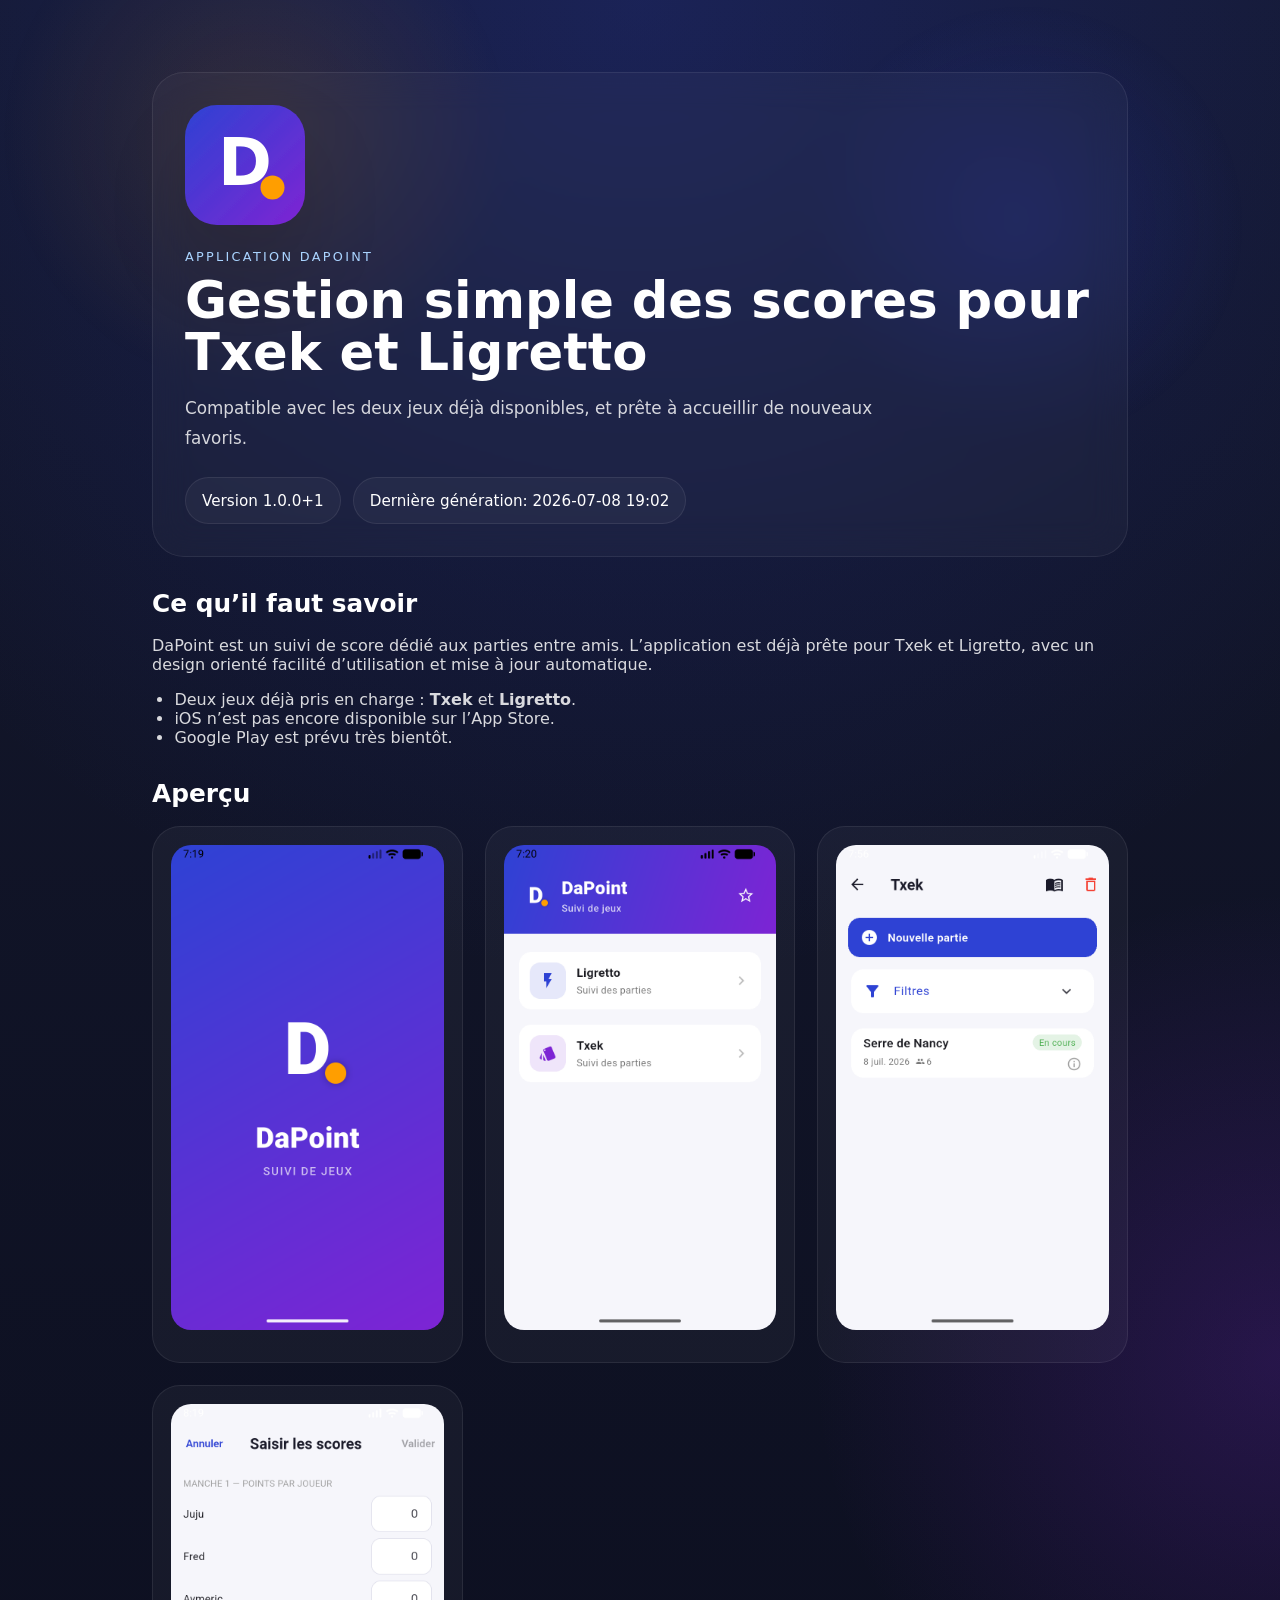
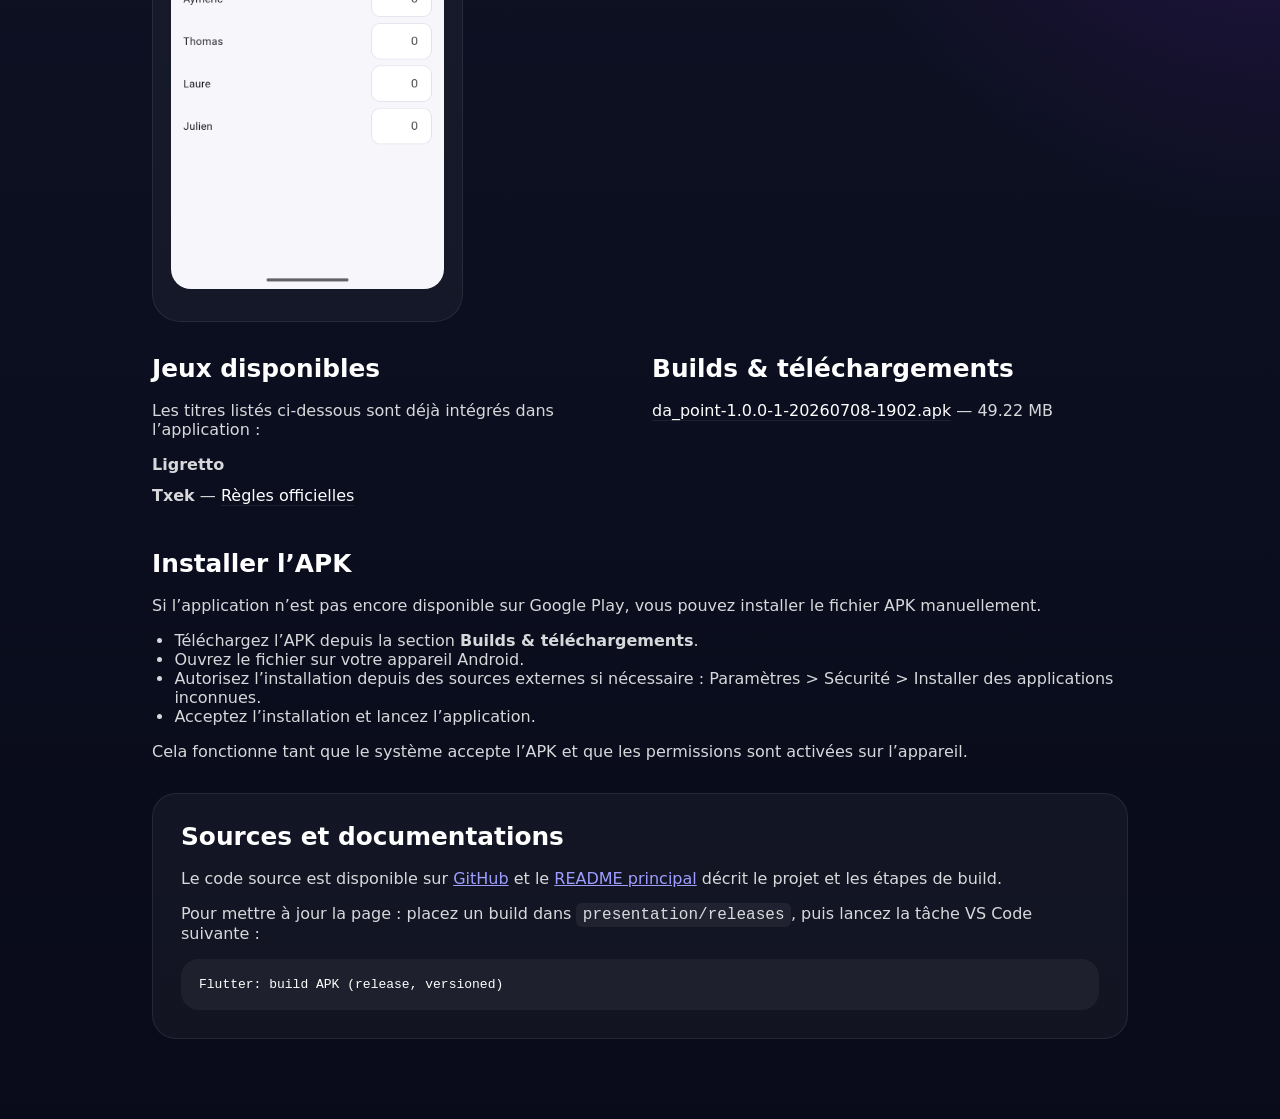
==== presentation/index.html @ a20c0e55 "Presentation" ====
<!DOCTYPE html>
<html lang="fr">

<head>
  <meta charset="UTF-8" />
  <meta name="viewport" content="width=device-width, initial-scale=1.0" />
  <meta name="theme-color" content="#2E42D3" />
  <meta name="description"
    content="DaPoint — suivi de score pour Txek et Ligretto. iOS bientôt disponible, Android bientôt sur Google Play." />
  <title>DaPoint — Présentation</title>
  <link rel="icon" href="favicon.svg" type="image/svg+xml" />
  <link rel="stylesheet" href="styles.css" />
</head>

<body>
  <main>
    <section class="hero">
      <div class="hero-brand">
        <img src="logo.svg" alt="Logo DaPoint" class="hero-logo" />
        <div>
          <p class="eyebrow">Application DaPoint</p>
          <h1>Gestion simple des scores pour Txek et Ligretto</h1>
          <p class="subtitle">Compatible avec les deux jeux déjà disponibles, et prête à accueillir de nouveaux favoris.
          </p>
        </div>
      </div>
      <div class="hero-badges">
        <span>Version 1.0.0+1</span>
        <span>Dernière génération: 2026-07-08 19:02</span>
      </div>
    </section>

    <section>
      <h2>Ce qu’il faut savoir</h2>
      <p>DaPoint est un suivi de score dédié aux parties entre amis. L’application est déjà prête pour Txek et Ligretto,
        avec un design orienté facilité d’utilisation et mise à jour automatique.</p>
      <ul>
        <li>Deux jeux déjà pris en charge : <strong>Txek</strong> et <strong>Ligretto</strong>.</li>
        <li>iOS n’est pas encore disponible sur l’App Store.</li>
        <li>Google Play est prévu très bientôt.</li>
      </ul>
    </section>

    <section class="screens">
      <h2>Aperçu</h2>
      <div class="screens-grid">
        <div class="screen-card"><img src="screenshots/screen_app1.png" alt="Capture d'écran DaPoint" /></div>
        <div class="screen-card"><img src="screenshots/screen_app2.png" alt="Capture d'écran DaPoint" /></div>
        <div class="screen-card"><img src="screenshots/screen_new_game.png" alt="Capture d'écran DaPoint" /></div>
        <div class="screen-card"><img src="screenshots/screen_serre_de_nancy_score_entry.png"
            alt="Capture d'écran DaPoint" /></div>
      </div>
    </section>

    <section>
      <div class="section-grid">
        <div>
          <h2>Jeux disponibles</h2>
          <p>Les titres listés ci-dessous sont déjà intégrés dans l’application :</p>
          <ul class="link-list">
            <li><strong>Ligretto</strong></li>
            <li><strong>Txek</strong> — <a href="https://www.txek.fr/txek-faq/" target="_blank" rel="noopener">Règles
                officielles</a></li>
          </ul>
        </div>

        <div>
          <h2>Builds & téléchargements</h2>
          <ul class="link-list">
            <li><a href="releases/da_point-1.0.0-1-20260708-1902.apk">da_point-1.0.0-1-20260708-1902.apk</a> — 49.22 MB
            </li>
          </ul>
        </div>
      </div>
    </section>

    <section>
      <h2>Installer l’APK</h2>
      <p>Si l’application n’est pas encore disponible sur Google Play, vous pouvez installer le fichier APK
        manuellement.</p>
      <ul>
        <li>Téléchargez l’APK depuis la section <strong>Builds & téléchargements</strong>.</li>
        <li>Ouvrez le fichier sur votre appareil Android.</li>
        <li>Autorisez l’installation depuis des sources externes si nécessaire : Paramètres > Sécurité > Installer des
          applications inconnues.</li>
        <li>Acceptez l’installation et lancez l’application.</li>
      </ul>
      <p>Cela fonctionne tant que le système accepte l’APK et que les permissions sont activées sur l’appareil.</p>
    </section>

    <section class="callout">
      <h2>Sources et documentations</h2>
      <p>Le code source est disponible sur <a href="https://github.com/philippelamny/DaPoint-IOS" target="_blank"
          rel="noopener">GitHub</a> et le <a href="https://github.com/philippelamny/DaPoint-IOS/blob/main/README.md"
          target="_blank" rel="noopener">README principal</a> décrit le projet et les étapes de build.</p>
      <p>Pour mettre à jour la page : placez un build dans <code>presentation/releases</code>, puis lancez la tâche VS
        Code suivante :</p>
      <pre>Flutter: build APK (release, versioned)</pre>
    </section>
  </main>
</body>

</html>
---- presentation/styles.css ----
* {
  box-sizing: border-box;
}

:root {
  color-scheme: dark;
  color: #ffffff;
  background: #090b1a;
  font-family: Inter, system-ui, -apple-system, BlinkMacSystemFont, "Segoe UI", sans-serif;
}

body {
  margin: 0;
  min-height: 100vh;
  background: radial-gradient(circle at top, rgba(46, 66, 211, 0.25), transparent 35%),
              radial-gradient(circle at right, rgba(126, 36, 211, 0.22), transparent 25%),
              linear-gradient(180deg, #14182d 0%, #090b1a 100%);
}

body::before {
  content: "";
  position: fixed;
  inset: 0;
  background: radial-gradient(circle at 20% 15%, rgba(255, 158, 0, 0.12), transparent 20%),
              radial-gradient(circle at 80% 25%, rgba(46, 66, 211, 0.18), transparent 18%);
  pointer-events: none;
}

main {
  position: relative;
  max-width: 1024px;
  margin: 0 auto;
  padding: 40px 24px 80px;
}

.hero {
  border: 1px solid rgba(255,255,255,0.08);
  background: rgba(255,255,255,0.03);
  backdrop-filter: blur(18px);
  border-radius: 32px;
  padding: 32px;
  display: grid;
  gap: 24px;
}

.hero-brand {
  display: flex;
  align-items: center;
  gap: 24px;
  flex-wrap: wrap;
}

.hero-logo {
  width: 120px;
  min-width: 120px;
  border-radius: 32px;
  box-shadow: 0 40px 80px rgba(0,0,0,0.15);
}

.eyebrow {
  margin: 0 0 10px;
  text-transform: uppercase;
  letter-spacing: 0.18em;
  color: #aad4ff;
  font-size: 0.8rem;
}

.hero h1 {
  margin: 0;
  font-size: clamp(2.4rem, 4vw, 4rem);
  line-height: 1.02;
}

.subtitle {
  margin: 16px 0 0;
  max-width: 700px;
  color: rgba(255,255,255,0.82);
  font-size: 1.05rem;
  line-height: 1.75;
}

.hero-badges {
  display: flex;
  flex-wrap: wrap;
  gap: 12px;
}

.hero-badges span {
  display: inline-flex;
  align-items: center;
  gap: 0.5rem;
  padding: 0.85rem 1rem;
  border-radius: 999px;
  border: 1px solid rgba(255,255,255,0.08);
  background: rgba(255,255,255,0.04);
  font-size: 0.95rem;
}

section {
  margin-top: 32px;
}

h2 {
  margin: 0 0 18px;
  font-size: 1.55rem;
}

p, li {
  color: rgba(255,255,255,0.84);
}

ul {
  padding-left: 1.4rem;
  margin: 0;
}

ul.link-list {
  list-style: none;
  padding: 0;
  margin: 0;
}

ul.link-list li {
  margin-bottom: 12px;
}

ul.link-list li a {
  color: #fff;
  text-decoration: none;
  border-bottom: 1px solid rgba(255,255,255,0.08);
}

ul.link-list li a:hover {
  color: #ffd071;
  border-color: rgba(255,209,113,0.28);
}

.code, code {
  font-family: ui-monospace, SFMono-Regular, Menlo, Monaco, Consolas, "Liberation Mono", "Courier New", monospace;
  background: rgba(255,255,255,0.06);
  padding: 0.2rem 0.4rem;
  border-radius: 0.35rem;
}

.section-grid {
  display: grid;
  gap: 24px;
  grid-template-columns: repeat(auto-fit, minmax(280px, 1fr));
}

.callout {
  border: 1px solid rgba(255,255,255,0.08);
  background: rgba(255,255,255,0.04);
  padding: 28px;
  border-radius: 24px;
}

pre {
  margin: 16px 0 0;
  padding: 18px;
  border-radius: 18px;
  background: rgba(255,255,255,0.05);
  overflow-x: auto;
}

@media (max-width: 720px) {
  main {
    padding: 24px 16px 48px;
  }

  .hero {
    padding: 24px;
  }

  .screens-grid {
    grid-template-columns: 1fr;
  }

  .screen-card {
    padding: 14px;
  }
}

.screens {
  margin-top: 32px;
}

.screens-grid,
.screenshot-grid {
  display: grid;
  gap: 22px;
  grid-template-columns: repeat(3, minmax(0, 1fr));
}

.screen-card,
.screenshot-card {
  background: rgba(255,255,255,0.04);
  border: 1px solid rgba(255,255,255,0.08);
  border-radius: 28px;
  padding: 18px;
}

.screen-card img,
.screenshot-card img {
  width: 100%;
  height: auto;
  border-radius: 20px;
  display: block;
  margin-bottom: 14px;
}

.screen-card p,
.screenshot-card p {
  margin: 0;
  color: rgba(255,255,255,0.82);
  font-size: 0.98rem;
}

.screenshot-card {
  padding: 12px;
}
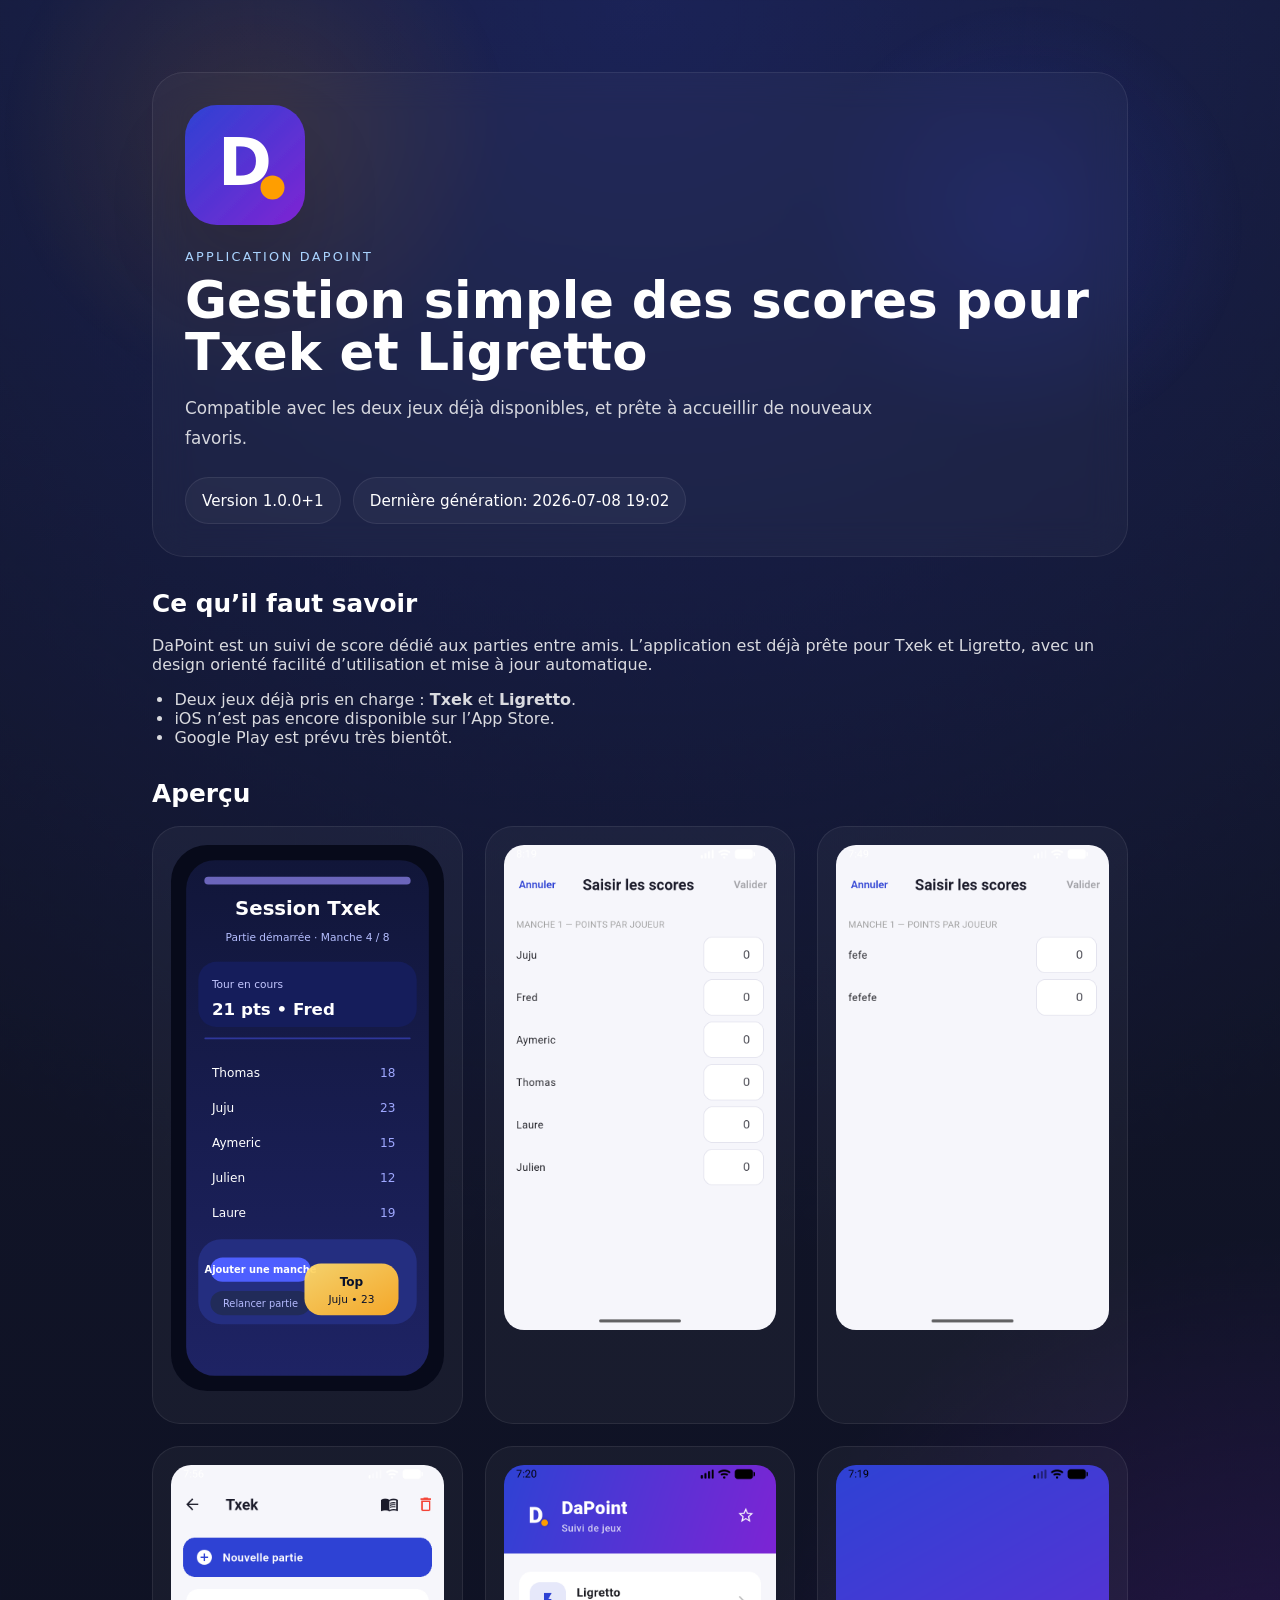
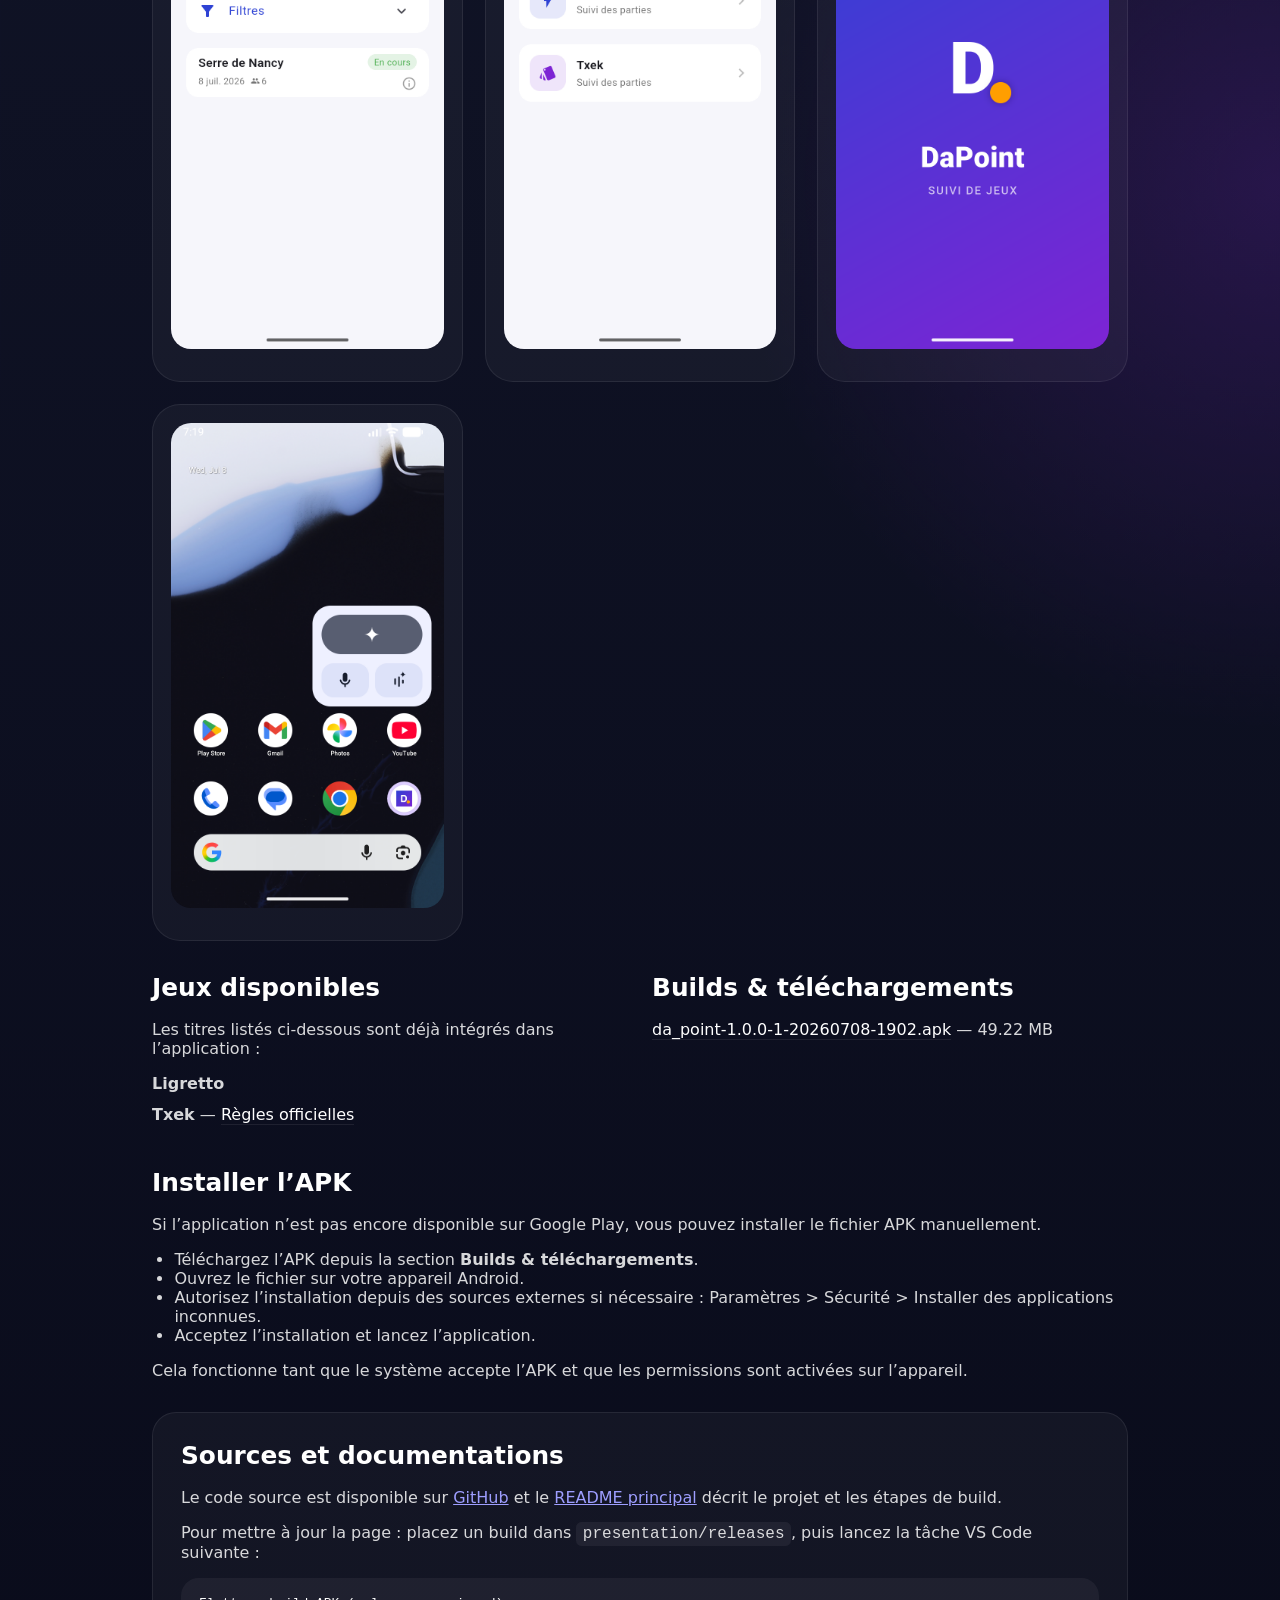
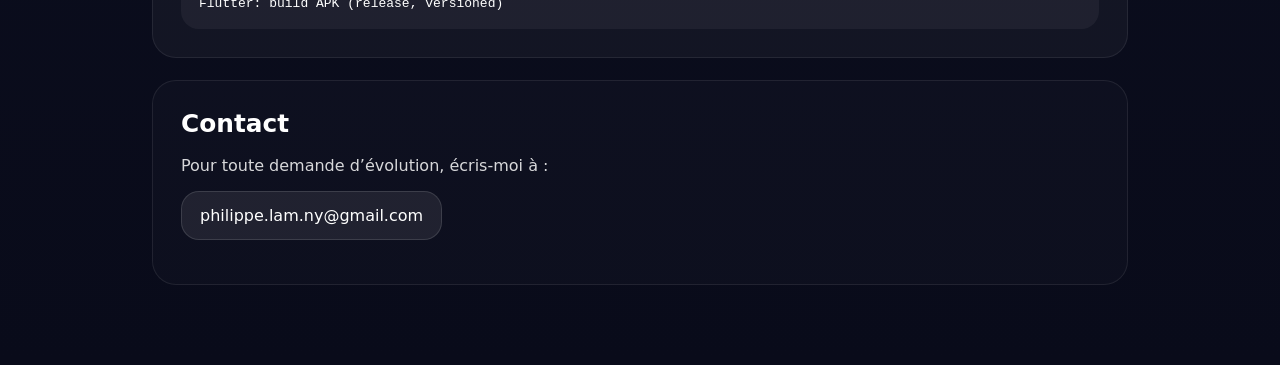
==== commit f3e03d89: "Contactez moi" ====
--- a/presentation/index.html
+++ b/presentation/index.html
@@ -1,17 +1,14 @@
 <!DOCTYPE html>
 <html lang="fr">
-
 <head>
   <meta charset="UTF-8" />
   <meta name="viewport" content="width=device-width, initial-scale=1.0" />
   <meta name="theme-color" content="#2E42D3" />
-  <meta name="description"
-    content="DaPoint — suivi de score pour Txek et Ligretto. iOS bientôt disponible, Android bientôt sur Google Play." />
+  <meta name="description" content="DaPoint — suivi de score pour Txek et Ligretto. iOS bientôt disponible, Android bientôt sur Google Play." />
   <title>DaPoint — Présentation</title>
   <link rel="icon" href="favicon.svg" type="image/svg+xml" />
   <link rel="stylesheet" href="styles.css" />
 </head>
-
 <body>
   <main>
     <section class="hero">
@@ -20,8 +17,7 @@
         <div>
           <p class="eyebrow">Application DaPoint</p>
           <h1>Gestion simple des scores pour Txek et Ligretto</h1>
-          <p class="subtitle">Compatible avec les deux jeux déjà disponibles, et prête à accueillir de nouveaux favoris.
-          </p>
+          <p class="subtitle">Compatible avec les deux jeux déjà disponibles, et prête à accueillir de nouveaux favoris.</p>
         </div>
       </div>
       <div class="hero-badges">
@@ -32,8 +28,7 @@
 
     <section>
       <h2>Ce qu’il faut savoir</h2>
-      <p>DaPoint est un suivi de score dédié aux parties entre amis. L’application est déjà prête pour Txek et Ligretto,
-        avec un design orienté facilité d’utilisation et mise à jour automatique.</p>
+      <p>DaPoint est un suivi de score dédié aux parties entre amis. L’application est déjà prête pour Txek et Ligretto, avec un design orienté facilité d’utilisation et mise à jour automatique.</p>
       <ul>
         <li>Deux jeux déjà pris en charge : <strong>Txek</strong> et <strong>Ligretto</strong>.</li>
         <li>iOS n’est pas encore disponible sur l’App Store.</li>
@@ -44,11 +39,10 @@
     <section class="screens">
       <h2>Aperçu</h2>
       <div class="screens-grid">
-        <div class="screen-card"><img src="screenshots/screen_app1.png" alt="Capture d'écran DaPoint" /></div>
-        <div class="screen-card"><img src="screenshots/screen_app2.png" alt="Capture d'écran DaPoint" /></div>
-        <div class="screen-card"><img src="screenshots/screen_new_game.png" alt="Capture d'écran DaPoint" /></div>
-        <div class="screen-card"><img src="screenshots/screen_serre_de_nancy_score_entry.png"
-            alt="Capture d'écran DaPoint" /></div>
+        <div class="screen-card">
+          <img src="screen-live-game.svg" alt="Partie en cours DaPoint" />
+        </div>
+        <div class="screen-card"><img src="screenshots/screen_serre_de_nancy_score_entry.png" alt="Capture d'écran DaPoint" /></div><div class="screen-card"><img src="screenshots/screen_score_entry.png" alt="Capture d'écran DaPoint" /></div><div class="screen-card"><img src="screenshots/screen_new_game.png" alt="Capture d'écran DaPoint" /></div><div class="screen-card"><img src="screenshots/screen_app2.png" alt="Capture d'écran DaPoint" /></div><div class="screen-card"><img src="screenshots/screen_app1.png" alt="Capture d'écran DaPoint" /></div><div class="screen-card"><img src="screenshots/screen1.png" alt="Capture d'écran DaPoint" /></div>
       </div>
     </section>
 
@@ -58,17 +52,14 @@
           <h2>Jeux disponibles</h2>
           <p>Les titres listés ci-dessous sont déjà intégrés dans l’application :</p>
           <ul class="link-list">
-            <li><strong>Ligretto</strong></li>
-            <li><strong>Txek</strong> — <a href="https://www.txek.fr/txek-faq/" target="_blank" rel="noopener">Règles
-                officielles</a></li>
+            <li><strong>Ligretto</strong></li><li><strong>Txek</strong> — <a href="https://www.txek.fr/txek-faq/" target="_blank" rel="noopener">Règles officielles</a></li>
           </ul>
         </div>
 
         <div>
           <h2>Builds & téléchargements</h2>
           <ul class="link-list">
-            <li><a href="releases/da_point-1.0.0-1-20260708-1902.apk">da_point-1.0.0-1-20260708-1902.apk</a> — 49.22 MB
-            </li>
+            <li><a href="releases/da_point-1.0.0-1-20260708-1902.apk">da_point-1.0.0-1-20260708-1902.apk</a> — 49.22 MB</li>
           </ul>
         </div>
       </div>
@@ -76,13 +67,11 @@
 
     <section>
       <h2>Installer l’APK</h2>
-      <p>Si l’application n’est pas encore disponible sur Google Play, vous pouvez installer le fichier APK
-        manuellement.</p>
+      <p>Si l’application n’est pas encore disponible sur Google Play, vous pouvez installer le fichier APK manuellement.</p>
       <ul>
         <li>Téléchargez l’APK depuis la section <strong>Builds & téléchargements</strong>.</li>
         <li>Ouvrez le fichier sur votre appareil Android.</li>
-        <li>Autorisez l’installation depuis des sources externes si nécessaire : Paramètres > Sécurité > Installer des
-          applications inconnues.</li>
+        <li>Autorisez l’installation depuis des sources externes si nécessaire : Paramètres > Sécurité > Installer des applications inconnues.</li>
         <li>Acceptez l’installation et lancez l’application.</li>
       </ul>
       <p>Cela fonctionne tant que le système accepte l’APK et que les permissions sont activées sur l’appareil.</p>
@@ -90,14 +79,16 @@
 
     <section class="callout">
       <h2>Sources et documentations</h2>
-      <p>Le code source est disponible sur <a href="https://github.com/philippelamny/DaPoint-IOS" target="_blank"
-          rel="noopener">GitHub</a> et le <a href="https://github.com/philippelamny/DaPoint-IOS/blob/main/README.md"
-          target="_blank" rel="noopener">README principal</a> décrit le projet et les étapes de build.</p>
-      <p>Pour mettre à jour la page : placez un build dans <code>presentation/releases</code>, puis lancez la tâche VS
-        Code suivante :</p>
+      <p>Le code source est disponible sur <a href="https://github.com/philippelamny/DaPoint-IOS" target="_blank" rel="noopener">GitHub</a> et le <a href="https://github.com/philippelamny/DaPoint-IOS/blob/main/README.md" target="_blank" rel="noopener">README principal</a> décrit le projet et les étapes de build.</p>
+      <p>Pour mettre à jour la page : placez un build dans <code>presentation/releases</code>, puis lancez la tâche VS Code suivante :</p>
       <pre>Flutter: build APK (release, versioned)</pre>
+    </section>
+
+    <section class="contact-block">
+      <h2>Contact</h2>
+      <p>Pour toute demande d’évolution, écris-moi à :</p>
+      <p class="contact-link"><a href="mailto:philippe.lam.ny@gmail.com?subject=Demande%20d%27%C3%A9volution">philippe.lam.ny@gmail.com</a></p>
     </section>
   </main>
 </body>
-
-</html>+</html>
--- a/presentation/styles.css
+++ b/presentation/styles.css
@@ -155,6 +155,33 @@
   border-radius: 24px;
 }
 
+.contact-block {
+  border: 1px solid rgba(255,255,255,0.08);
+  background: rgba(255,255,255,0.02);
+  padding: 28px;
+  border-radius: 24px;
+  margin-top: 22px;
+}
+
+.contact-block p {
+  margin: 0 0 16px;
+}
+
+.contact-link a {
+  display: inline-flex;
+  align-items: center;
+  padding: 14px 18px;
+  border-radius: 18px;
+  background: rgba(255,255,255,0.08);
+  color: #ffffff;
+  text-decoration: none;
+  border: 1px solid rgba(255,255,255,0.12);
+}
+
+.contact-link a:hover {
+  background: rgba(255,255,255,0.12);
+}
+
 pre {
   margin: 16px 0 0;
   padding: 18px;
